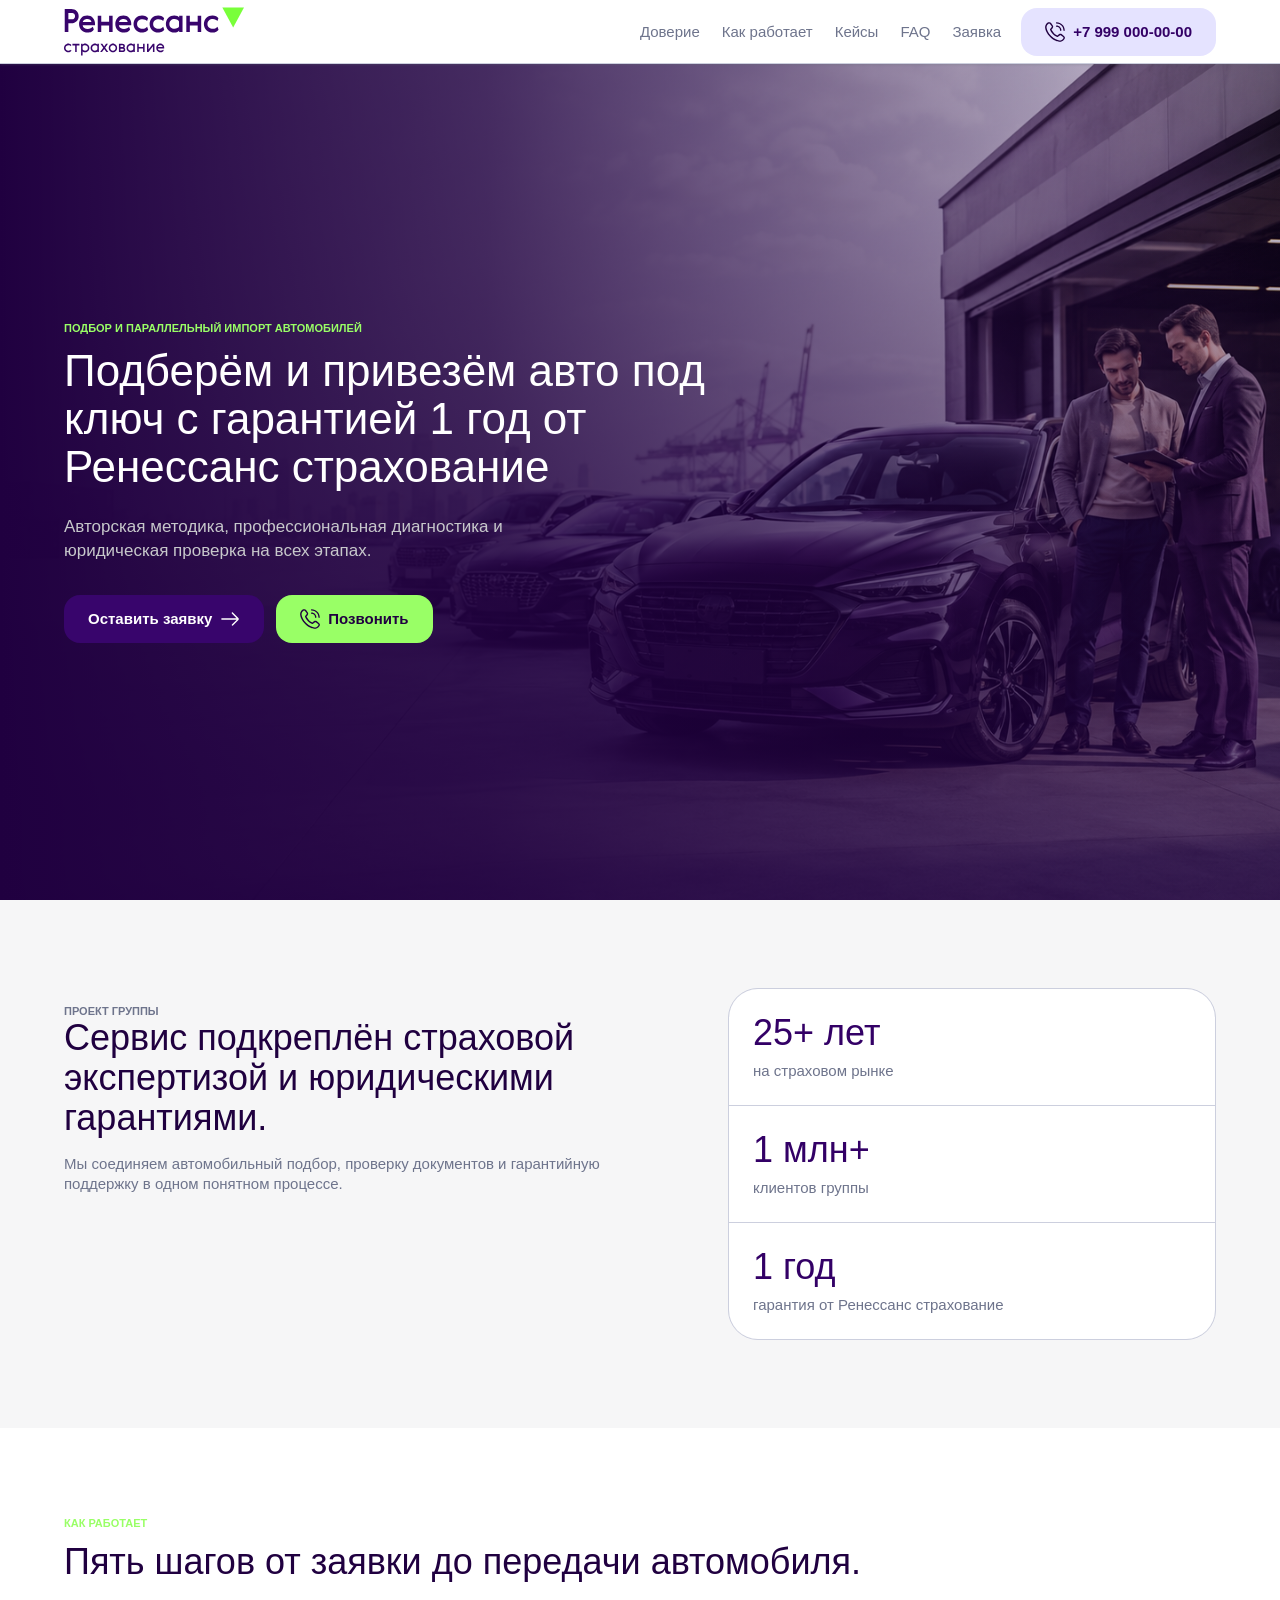
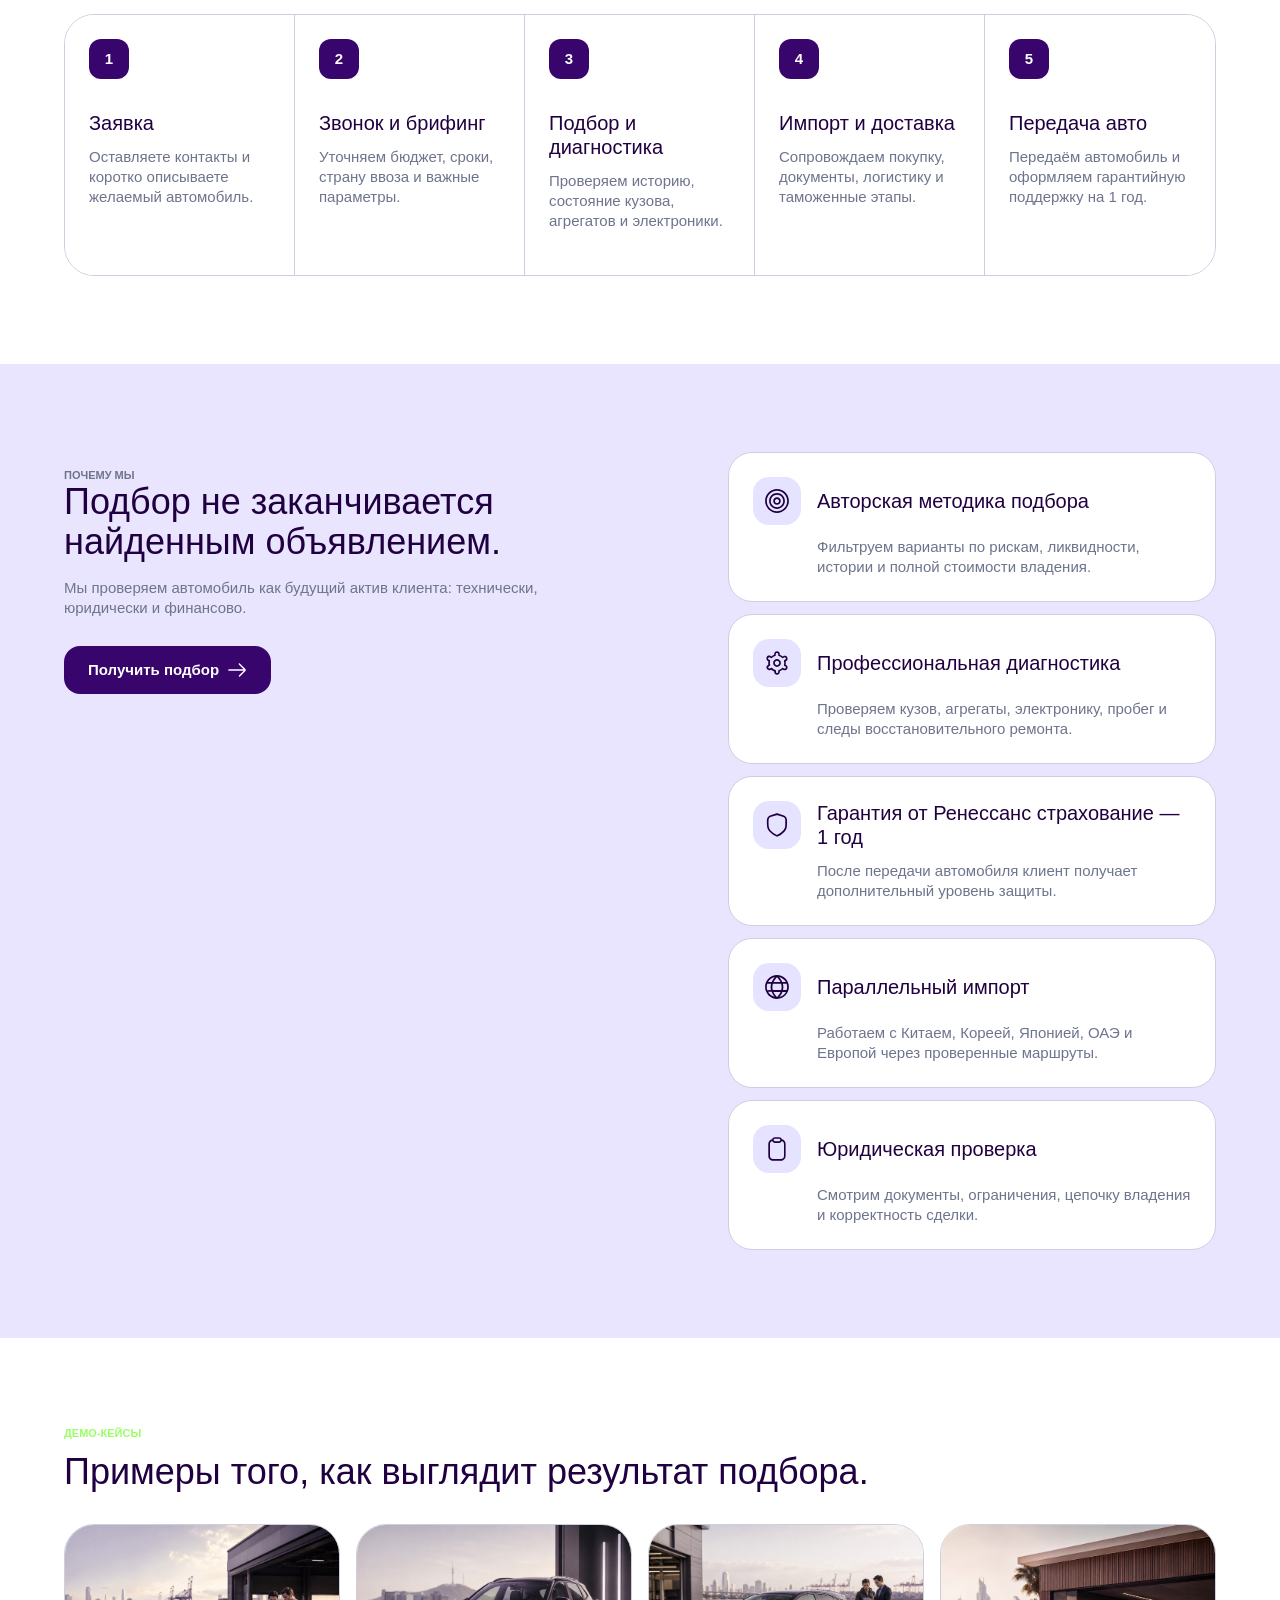
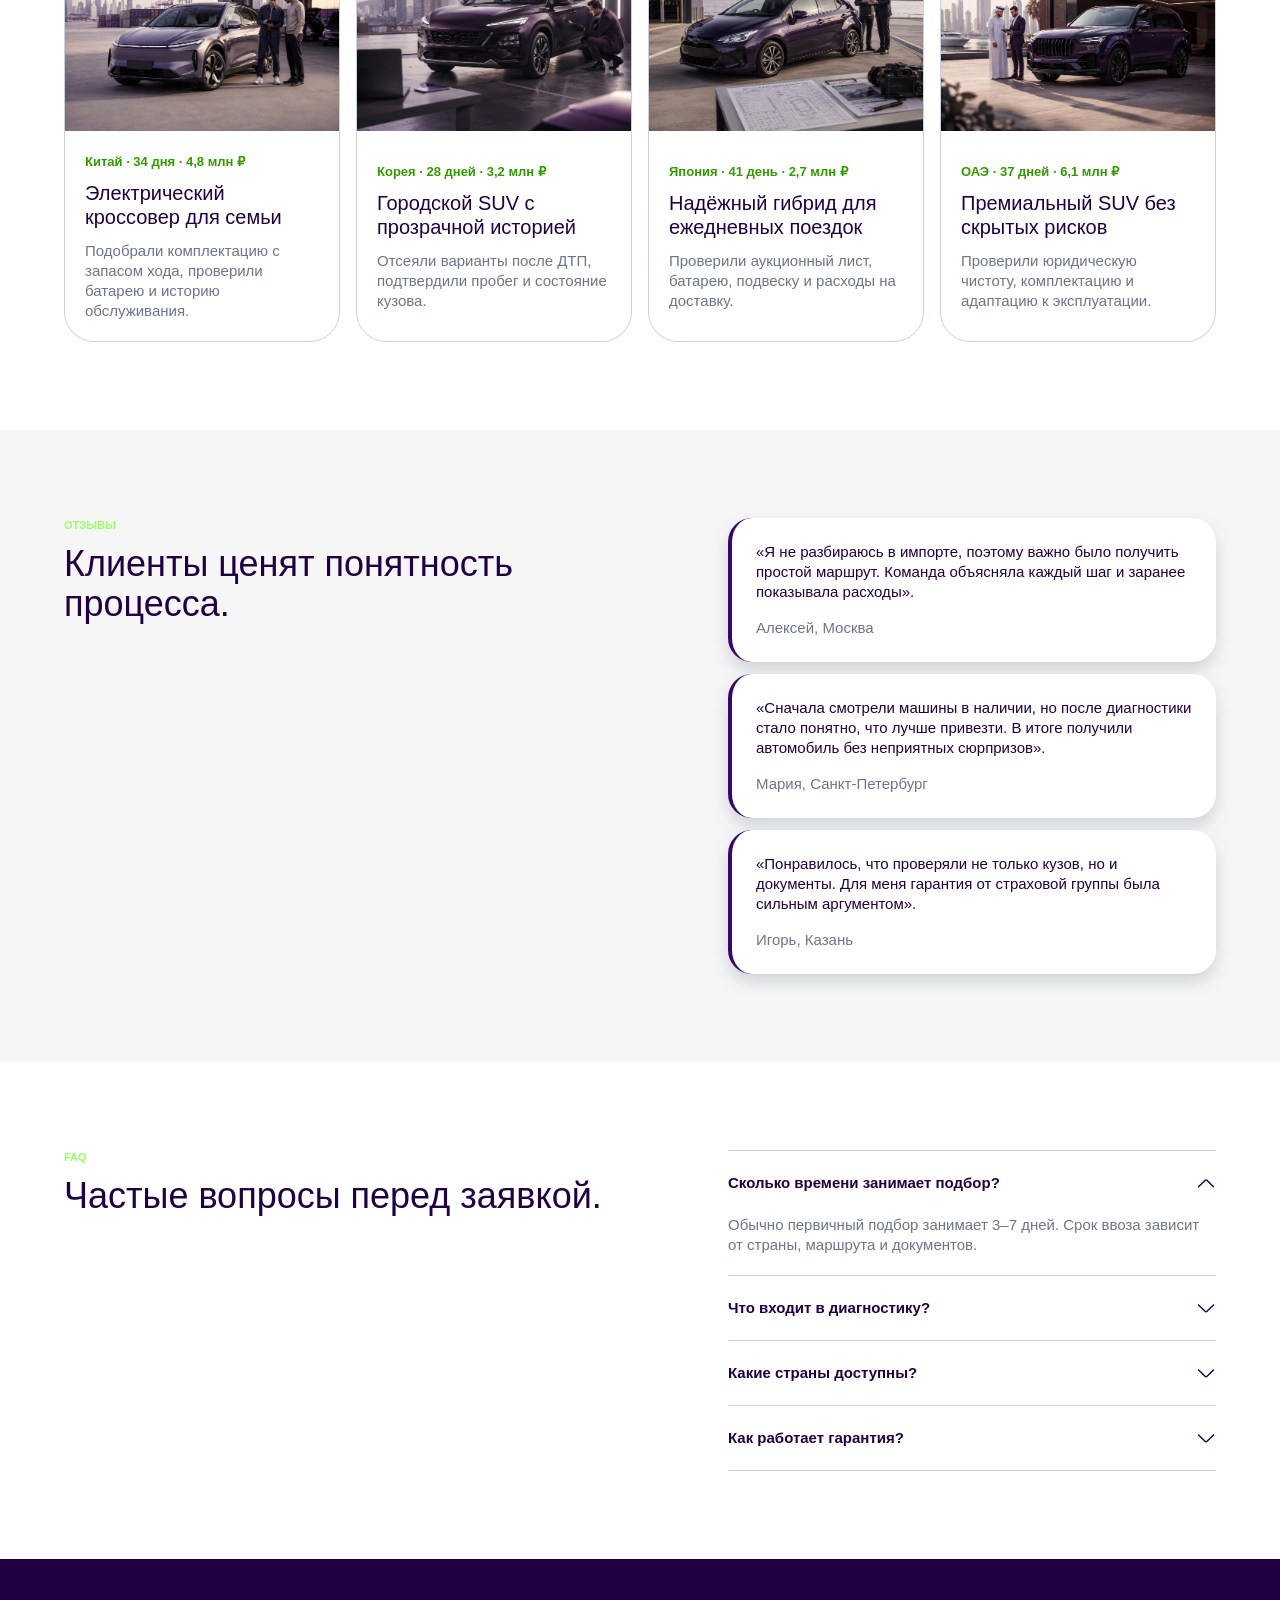
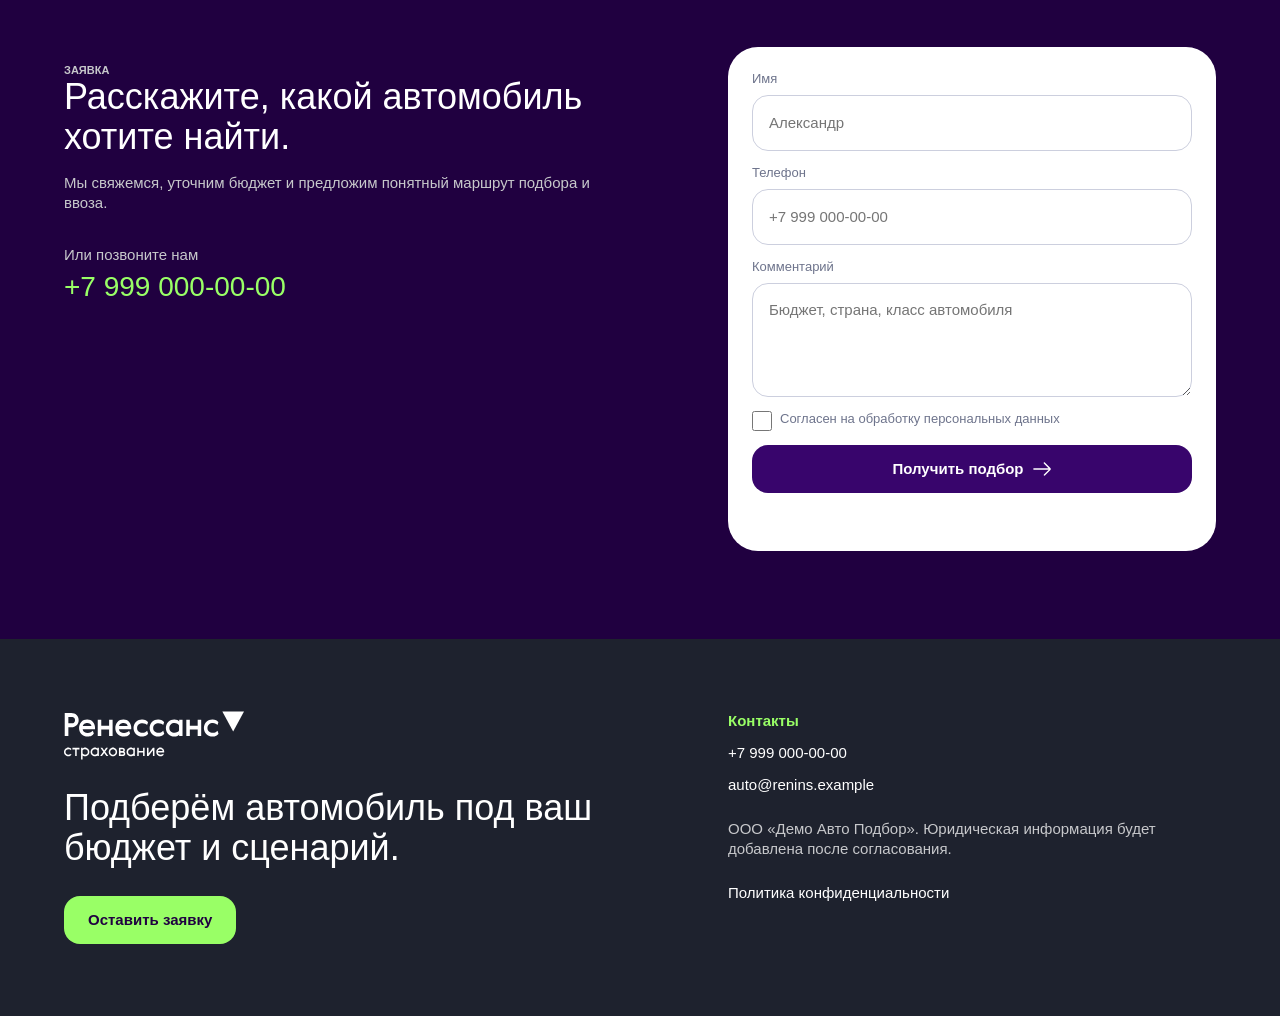
==== index.html @ ec97f017 "Add GitHub Pages entrypoint" ====
<!doctype html>
<html lang="ru">
  <head>
    <meta charset="UTF-8" />
    <meta name="viewport" content="width=device-width, initial-scale=1.0" />
    <title>Ренессанс Авто</title>
    <meta http-equiv="refresh" content="0; url=./auto-landing/" />
    <script>
      window.location.replace("./auto-landing/");
    </script>
  </head>
  <body>
    <p>
      Открываем лендинг:
      <a href="./auto-landing/">Ренессанс Авто</a>
    </p>
  </body>
</html>
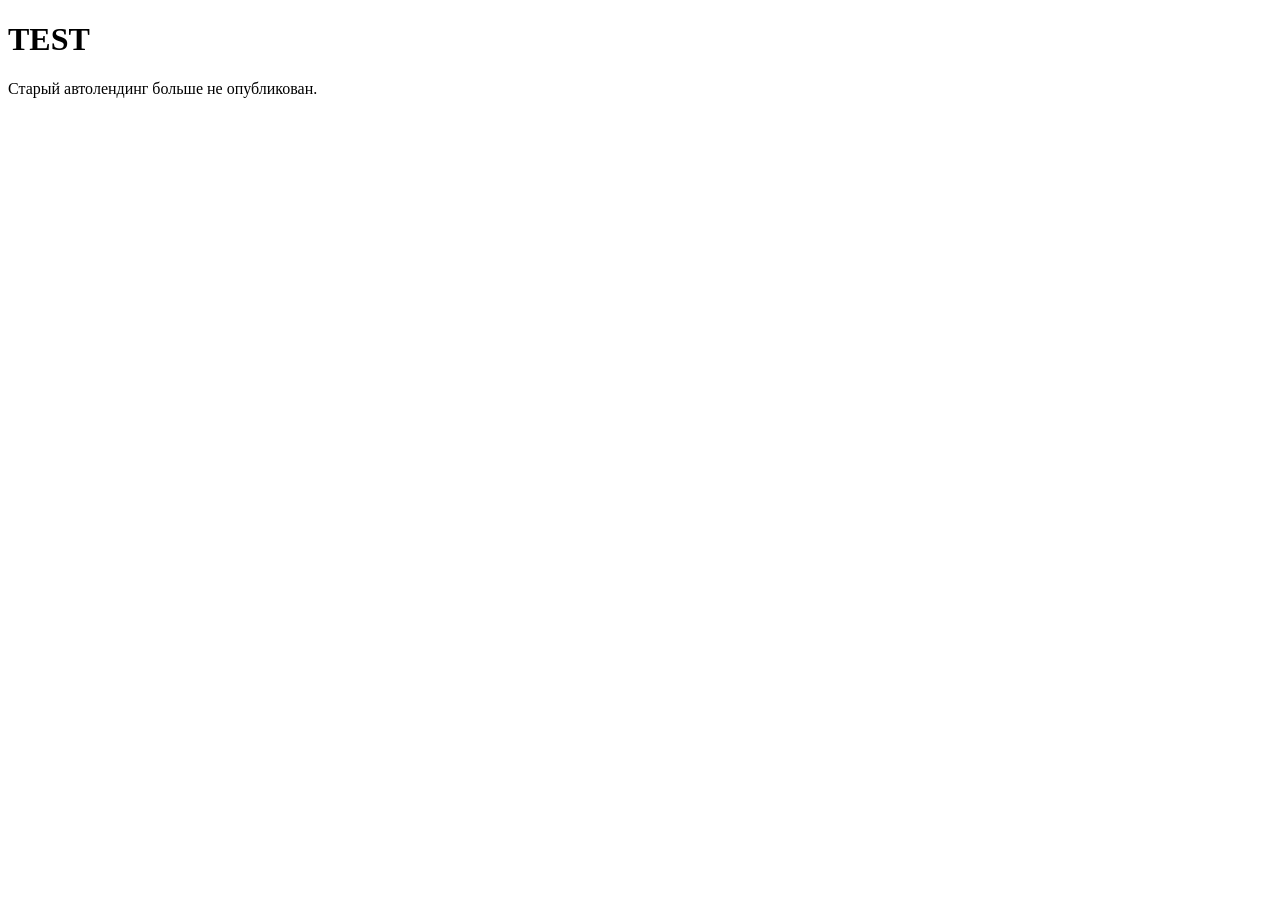
==== commit 81bbbd2d: "Remove redirect to retired auto-landing" ====
--- a/index.html
+++ b/index.html
@@ -3,16 +3,10 @@
   <head>
     <meta charset="UTF-8" />
     <meta name="viewport" content="width=device-width, initial-scale=1.0" />
-    <title>Ренессанс Авто</title>
-    <meta http-equiv="refresh" content="0; url=./auto-landing/" />
-    <script>
-      window.location.replace("./auto-landing/");
-    </script>
+    <title>TEST</title>
   </head>
   <body>
-    <p>
-      Открываем лендинг:
-      <a href="./auto-landing/">Ренессанс Авто</a>
-    </p>
+    <h1>TEST</h1>
+    <p>Старый автолендинг больше не опубликован.</p>
   </body>
 </html>
